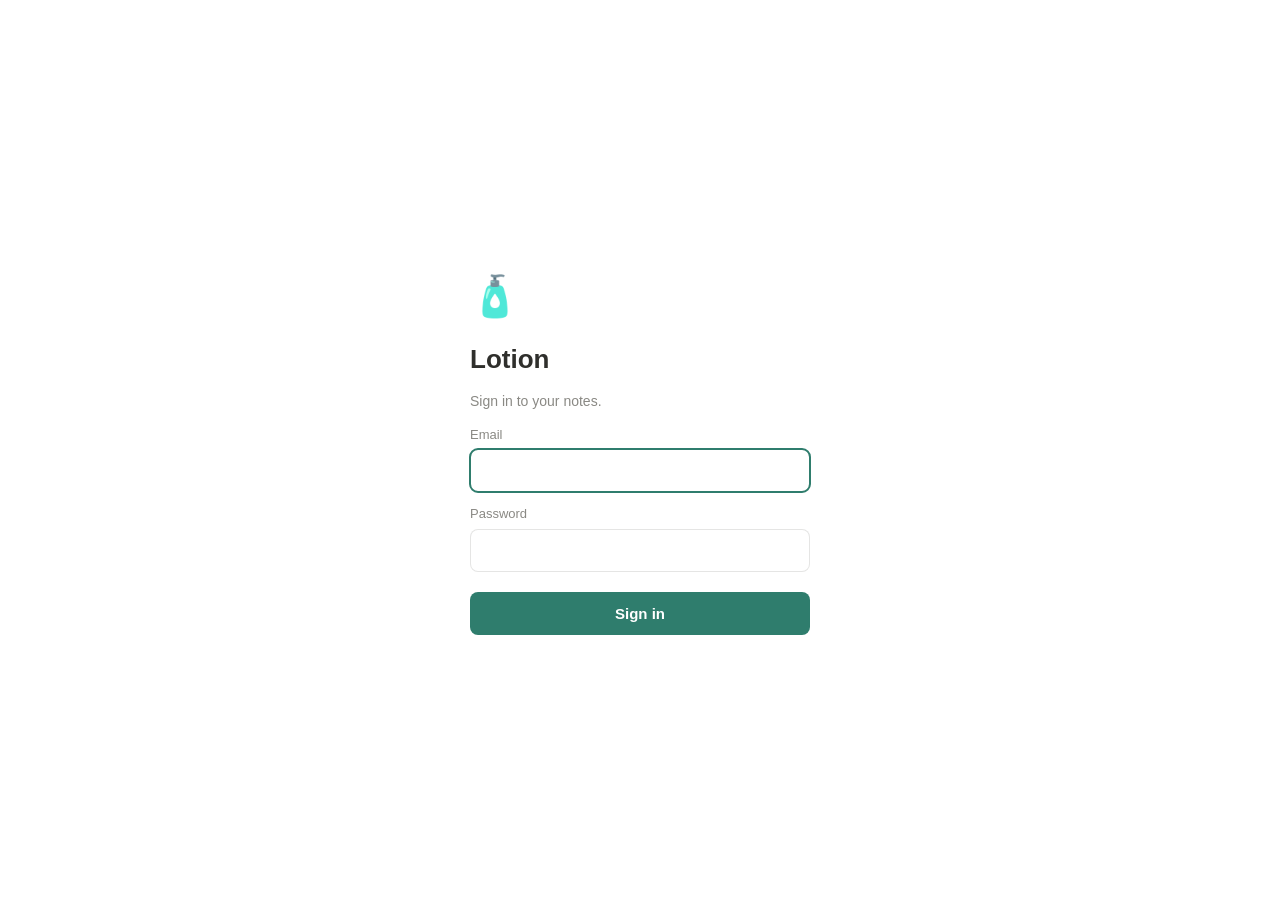
==== google-return.html @ 2e855a15 "Update Lotion app" ====
<!doctype html>
<meta charset="utf-8" />
<title>Lotion</title>
<p style="font-family: system-ui; padding: 24px">Connecting your calendar…</p>
<script>
  // Google sends you back here with a short-lived pass in the address. Hand it to Lotion, then go home.
  try {
    localStorage.setItem('lotion-google-return', JSON.stringify({ at: Date.now(), hash: location.hash.slice(1) }));
  } catch (e) {}
  location.replace('./#/home');
</script>
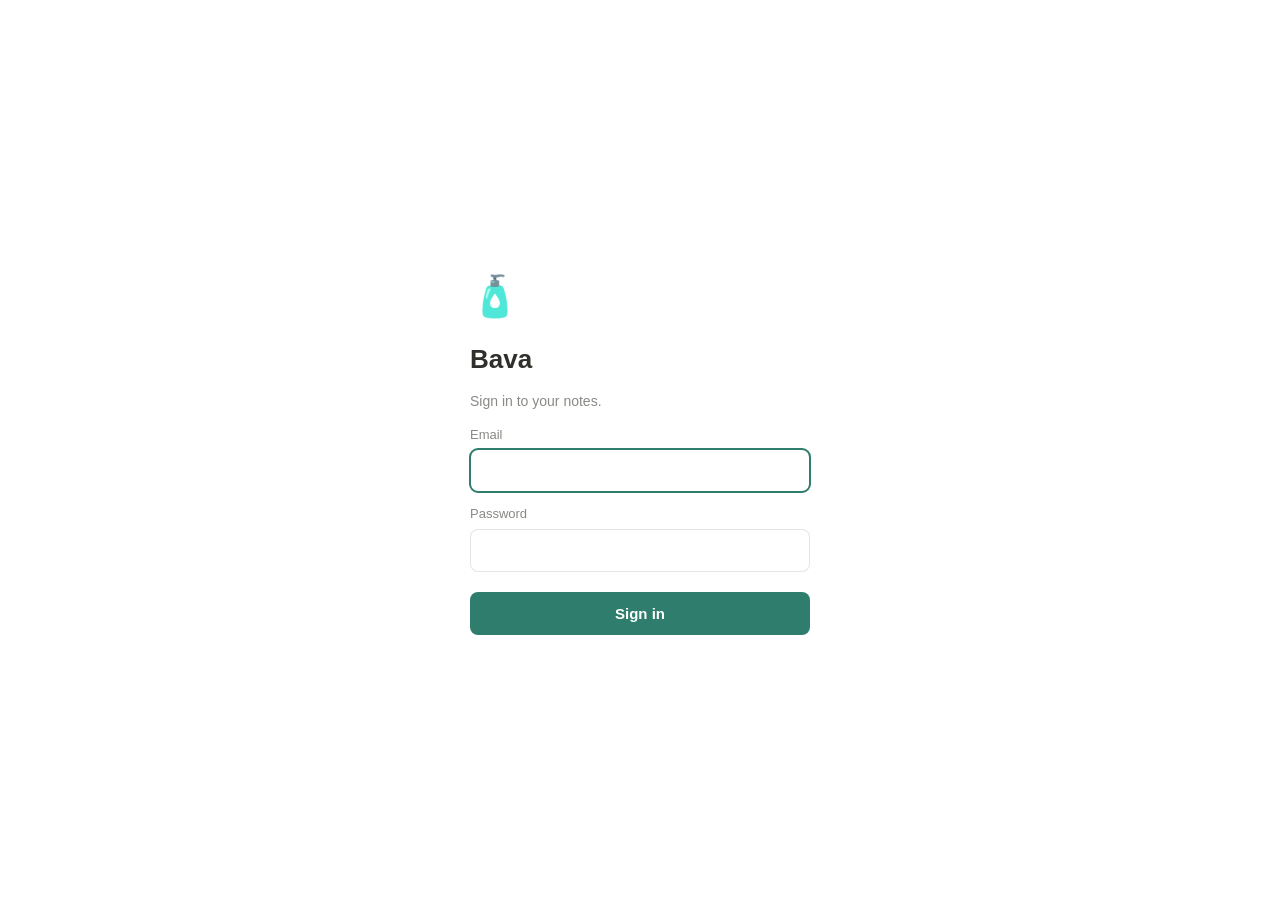
==== commit b6005c46: "Update Bava app" ====
--- a/google-return.html
+++ b/google-return.html
@@ -1,11 +1,12 @@
 <!doctype html>
 <meta charset="utf-8" />
-<title>Lotion</title>
+<title>Bava</title>
 <p style="font-family: system-ui; padding: 24px">Connecting your calendar…</p>
 <script>
-  // Google sends you back here with a short-lived pass in the address. Hand it to Lotion, then go home.
+  // Google sends you back here with a short-lived pass in the address. Hand it to Bava, then go home.
   try {
     localStorage.setItem('lotion-google-return', JSON.stringify({ at: Date.now(), hash: location.hash.slice(1) }));
   } catch (e) {}
-  location.replace('./#/home');
+  // A fresh address so the browser loads the latest Bava, not an older saved copy.
+  location.replace('./?from=google&t=' + Date.now() + '#/home');
 </script>
